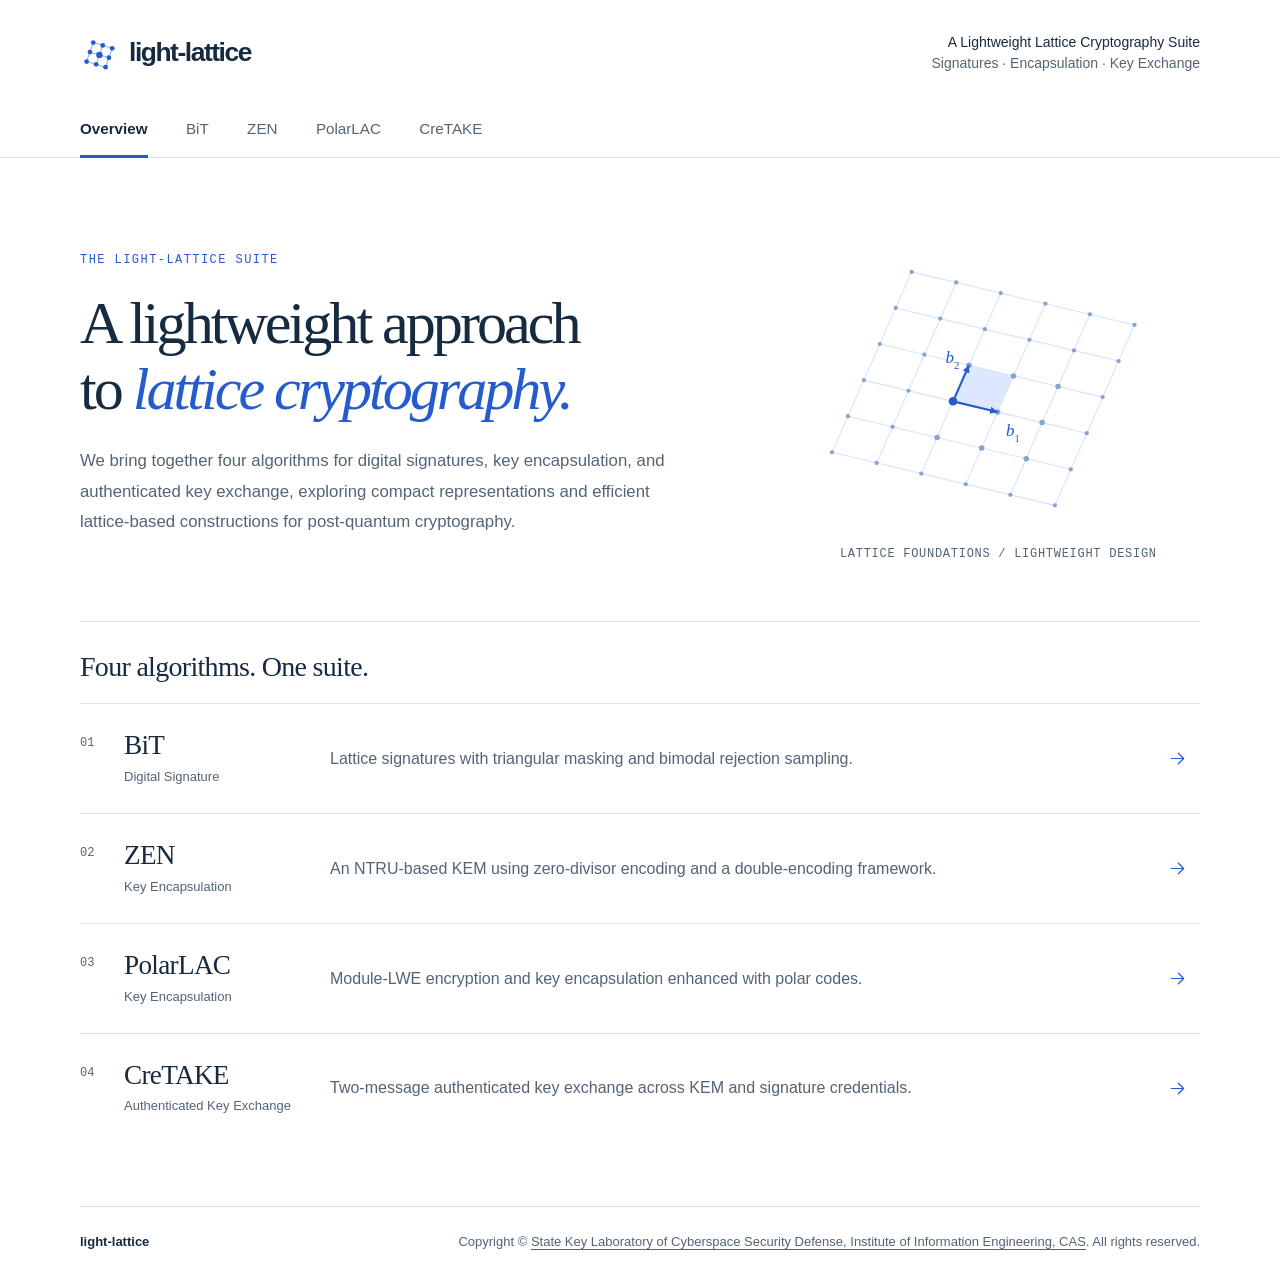
==== index.html @ 2688083d "publish light-lattice website" ====
<!doctype html>
<html lang="en">
<head>
  <meta charset="utf-8">
  <meta name="viewport" content="width=device-width, initial-scale=1">
  <title>light-lattice — Lightweight lattice cryptography</title>
  <meta name="description" content="A lightweight lattice cryptography suite for digital signatures, key encapsulation, and authenticated key exchange.">
  <meta name="theme-color" content="#162b40">
  <link rel="icon" type="image/svg+xml" href="data:image/svg+xml,%3Csvg%20xmlns%3D%22http%3A%2F%2Fwww.w3.org%2F2000%2Fsvg%22%20viewBox%3D%220%200%2040%2040%22%3E%3Crect%20width%3D%2240%22%20height%3D%2240%22%20rx%3D%226%22%20fill%3D%22%23162b40%22%2F%3E%3Cpath%20d%3D%22M10%2029%2016%209m4%2022%206-20M10%2029l20%206M13%2019l20%206M16%209l20%206%22%20stroke%3D%22%2383a5ec%22%20stroke-width%3D%221.5%22%2F%3E%3Cg%20fill%3D%22white%22%3E%3Ccircle%20cx%3D%2210%22%20cy%3D%2229%22%20r%3D%222.7%22%2F%3E%3Ccircle%20cx%3D%2216%22%20cy%3D%229%22%20r%3D%222.7%22%2F%3E%3Ccircle%20cx%3D%2220%22%20cy%3D%2232%22%20r%3D%222.7%22%2F%3E%3Ccircle%20cx%3D%2226%22%20cy%3D%2212%22%20r%3D%222.7%22%2F%3E%3Ccircle%20cx%3D%2223%22%20cy%3D%2222%22%20r%3D%223%22%2F%3E%3C%2Fg%3E%3C%2Fsvg%3E">
  <link rel="stylesheet" href="assets/style.css?v=ec67a3244045">
</head>
<body>
<a class="skip-link" href="#main">Skip to content</a>
<header class="masthead">
  <div class="container masthead-inner">
    <a class="brand" href="index.html" aria-label="light-lattice home"><svg viewBox="0 0 38 40" fill="none" aria-hidden="true"><path d="M7 29 14 9M17 32 24 12M27 35 34 15M7 29l20 6M10.5 19l20 6M14 9l20 6" stroke="#9aafd0" stroke-width="1.1"/><g fill="#245cce"><circle cx="7" cy="29" r="2.5"/><circle cx="14" cy="9" r="2.5"/><circle cx="24" cy="12" r="2.5"/><circle cx="34" cy="15" r="2.5"/><circle cx="17" cy="32" r="2.5"/><circle cx="27" cy="35" r="2.5"/><circle cx="10.5" cy="19" r="2.5"/><circle cx="20.5" cy="22" r="3.4"/><circle cx="30.5" cy="25" r="2.5"/></g></svg><span class="brand-name">light-lattice</span></a>
    <p class="masthead-note"><span>A Lightweight Lattice Cryptography Suite</span>Signatures · Encapsulation · Key Exchange</p>
  </div>
  <nav class="primary-nav" aria-label="Suite navigation"><ul class="container"><li><a href="index.html" aria-current="page">Overview</a></li><li><a href="bit/index.html">BiT</a></li><li><a href="zen/index.html">ZEN</a></li><li><a href="polarlac/index.html">PolarLAC</a></li><li><a href="cretake/index.html">CreTAKE</a></li></ul></nav>
</header>
<main id="main" class="container" tabindex="-1"><section class="home-hero" aria-labelledby="suite-title"><div><p class="eyebrow">The light-lattice suite</p><h1 id="suite-title">A lightweight approach<br>to <em>lattice cryptography.</em></h1><p class="intro">We bring together four algorithms for digital signatures, key encapsulation, and authenticated key exchange, exploring compact representations and efficient lattice-based constructions for post-quantum cryptography.</p></div><figure class="lattice-figure" aria-label="An abstract two-dimensional lattice">
<svg viewBox="0 0 380 304" role="img" aria-labelledby="lattice-title">
<title id="lattice-title">Lattice points with two basis vectors, vector b one and vector b two</title>
<defs><marker id="basis-arrow" viewBox="0 0 8 8" refX="8" refY="4" markerWidth="7" markerHeight="7" markerUnits="userSpaceOnUse" orient="auto"><path d="M0 0L8 4L0 8Z" fill="#245cce"/></marker></defs>
<polygon class="basis-cell" points="147,169 189,179 204,145 162,135" fill="#dce8ff" stroke="none"/>
<g stroke="#d7e3f7" stroke-width="1"><path d="M33 217L108 47"/><path d="M75 227L150 57"/><path d="M117 237L192 67"/><path d="M159 247L234 77"/><path d="M201 257L276 87"/><path d="M243 267L318 97"/><path d="M33 217L243 267"/><path d="M48 183L258 233"/><path d="M63 149L273 199"/><path d="M78 115L288 165"/><path d="M93 81L303 131"/><path d="M108 47L318 97"/></g>
<g fill="#86a3d8"><circle cx="33" cy="217" r="2"/><circle cx="48" cy="183" r="2"/><circle cx="63" cy="149" r="2"/><circle cx="78" cy="115" r="2"/><circle cx="93" cy="81" r="2"/><circle cx="108" cy="47" r="2"/><circle cx="75" cy="227" r="2"/><circle cx="90" cy="193" r="2"/><circle cx="105" cy="159" r="2"/><circle cx="120" cy="125" r="2"/><circle cx="135" cy="91" r="2"/><circle cx="150" cy="57" r="2"/><circle cx="117" cy="237" r="2"/><circle cx="132" cy="203" r="2.6"/><circle cx="147" cy="169" r="2.6"/><circle cx="162" cy="135" r="2.6"/><circle cx="177" cy="101" r="2"/><circle cx="192" cy="67" r="2"/><circle cx="159" cy="247" r="2"/><circle cx="174" cy="213" r="2.6"/><circle cx="189" cy="179" r="2.6"/><circle cx="204" cy="145" r="2.6"/><circle cx="219" cy="111" r="2"/><circle cx="234" cy="77" r="2"/><circle cx="201" cy="257" r="2"/><circle cx="216" cy="223" r="2.6"/><circle cx="231" cy="189" r="2.6"/><circle cx="246" cy="155" r="2.6"/><circle cx="261" cy="121" r="2"/><circle cx="276" cy="87" r="2"/><circle cx="243" cy="267" r="2"/><circle cx="258" cy="233" r="2"/><circle cx="273" cy="199" r="2"/><circle cx="288" cy="165" r="2"/><circle cx="303" cy="131" r="2"/><circle cx="318" cy="97" r="2"/></g>
<g class="basis-vectors" fill="none" stroke="#245cce" stroke-width="2" marker-end="url(#basis-arrow)"><path d="M147 169L189 179"/><path d="M147 169L162 135"/></g>
<circle cx="147" cy="169" r="4" fill="#245cce"/>
<g class="basis-label" aria-label="b 1">
<text x="197" y="202" fill="#245cce" font-family="Georgia,serif" font-size="16" font-style="italic">b<tspan baseline-shift="sub" font-size="10" font-style="normal">1</tspan></text>
</g>
<g class="basis-label" aria-label="b 2">
<text x="140" y="133" fill="#245cce" font-family="Georgia,serif" font-size="16" font-style="italic">b<tspan baseline-shift="sub" font-size="10" font-style="normal">2</tspan></text>
</g>
</svg><figcaption class="lattice-caption">LATTICE FOUNDATIONS / LIGHTWEIGHT DESIGN</figcaption></figure></section>
<section aria-labelledby="algorithms-title"><div class="section-heading"><h2 id="algorithms-title">Four algorithms. One suite.</h2></div><ol class="algorithm-list"><li><a class="algorithm-row" href="bit/index.html"><span class="row-index">01</span><span class="row-title"><span class="row-name">BiT</span><span class="row-type">Digital Signature</span></span><span class="row-summary">Lattice signatures with triangular masking and bimodal rejection sampling.</span><svg class="arrow-icon" viewBox="0 0 24 24" fill="none" aria-hidden="true"><path d="M5 12h14m-6-6 6 6-6 6" stroke="currentColor" stroke-width="1.4" stroke-linecap="round" stroke-linejoin="round"/></svg></a></li><li><a class="algorithm-row" href="zen/index.html"><span class="row-index">02</span><span class="row-title"><span class="row-name">ZEN</span><span class="row-type">Key Encapsulation</span></span><span class="row-summary">An NTRU-based KEM using zero-divisor encoding and a double-encoding framework.</span><svg class="arrow-icon" viewBox="0 0 24 24" fill="none" aria-hidden="true"><path d="M5 12h14m-6-6 6 6-6 6" stroke="currentColor" stroke-width="1.4" stroke-linecap="round" stroke-linejoin="round"/></svg></a></li><li><a class="algorithm-row" href="polarlac/index.html"><span class="row-index">03</span><span class="row-title"><span class="row-name">PolarLAC</span><span class="row-type">Key Encapsulation</span></span><span class="row-summary">Module-LWE encryption and key encapsulation enhanced with polar codes.</span><svg class="arrow-icon" viewBox="0 0 24 24" fill="none" aria-hidden="true"><path d="M5 12h14m-6-6 6 6-6 6" stroke="currentColor" stroke-width="1.4" stroke-linecap="round" stroke-linejoin="round"/></svg></a></li><li><a class="algorithm-row" href="cretake/index.html"><span class="row-index">04</span><span class="row-title"><span class="row-name">CreTAKE</span><span class="row-type">Authenticated Key Exchange</span></span><span class="row-summary">Two-message authenticated key exchange across KEM and signature credentials.</span><svg class="arrow-icon" viewBox="0 0 24 24" fill="none" aria-hidden="true"><path d="M5 12h14m-6-6 6 6-6 6" stroke="currentColor" stroke-width="1.4" stroke-linecap="round" stroke-linejoin="round"/></svg></a></li></ol></section></main>
<footer class="container footer"><a class="footer-brand" href="index.html">light-lattice</a><div class="footer-info"><p class="copyright">Copyright © <a href="https://sklois.cn/">State Key Laboratory of Cyberspace Security Defense, Institute of Information Engineering, CAS</a>. All rights reserved.</p></div></footer>
</body>
</html>
---- assets/style.css ----
/* light-lattice — shared theme. No external fonts or runtime dependencies. */
:root {
  color-scheme: light;
  --ink: #162b40;
  --muted: #536476;
  --blue: #245cce;
  --blue-dark: #1949a7;
  --line: #dbe3ed;
  --paper: #ffffff;
  --wash: #f4f7fc;
  --sans: -apple-system, BlinkMacSystemFont, "Segoe UI", Helvetica, Arial, sans-serif;
  --serif: Georgia, "Times New Roman", serif;
  --mono: "SFMono-Regular", Consolas, "Liberation Mono", monospace;
}
* { box-sizing: border-box; }
html { background: var(--paper); }
body { margin: 0; color: var(--ink); font: 1rem/1.7 var(--sans); -webkit-font-smoothing: antialiased; }
::selection { background: #dce8ff; }
a { color: var(--blue); text-underline-offset: .22em; }
a:hover { color: var(--blue-dark); }
a:focus-visible { outline: 3px solid var(--blue); outline-offset: 5px; border-radius: 2px; }
svg { display: block; max-width: 100%; }
p { margin: 0 0 1.15rem; }
h1, h2, h3 { color: var(--ink); line-height: 1.2; font-weight: 500; margin: 0; overflow-wrap: anywhere; }
h1, h2 { font-family: var(--serif); }
h2 { font-size: 1.9rem; letter-spacing: -.025em; }
h3 { font-size: 1.02rem; font-weight: 600; }
.container { width: min(1120px, calc(100% - 96px)); margin-inline: auto; }
.skip-link { position: fixed; top: -100px; left: 1rem; z-index: 10; padding: .5rem 1rem; background: var(--ink); color: white; }
.skip-link:focus { top: 1rem; }
.masthead-inner { display: flex; align-items: center; justify-content: space-between; gap: 2rem; padding-block: 32px 28px; }
.brand { display: inline-flex; align-items: center; gap: 13px; color: var(--ink); text-decoration: none; }
.brand svg { width: 36px; height: 38px; flex: 0 0 auto; }
.brand-name { font-size: 1.65rem; font-weight: 600; letter-spacing: -.055em; line-height: 1.2; overflow-wrap: anywhere; }
.masthead-note { text-align: right; color: var(--muted); font-size: .875rem; line-height: 1.5; margin: 0; }
.masthead-note span { display: block; color: var(--ink); }
.primary-nav { border-bottom: 1px solid var(--line); background: var(--paper); }
.primary-nav ul { display: flex; flex-wrap: wrap; gap: 0 2.4rem; padding: 0; margin: 0 auto; list-style: none; }
.primary-nav a { position: relative; display: block; padding: 14px 0 15px; color: var(--muted); text-decoration: none; font-size: .95rem; white-space: nowrap; }
.primary-nav a:hover { color: var(--blue); }
.primary-nav a[aria-current] { color: var(--ink); font-weight: 600; }
.primary-nav a[aria-current]::after { position: absolute; bottom: -1px; left: 0; right: 0; content: ""; height: 3px; background: var(--blue); }
.eyebrow { font-family: var(--mono); font-size: .75rem; font-weight: 500; letter-spacing: .12em; text-transform: uppercase; color: var(--blue); }
.home-hero { display: grid; grid-template-columns: 1.65fr 1fr; align-items: center; gap: 3.2rem; padding-block: 64px 56px; }
.home-hero h1 { font-size: clamp(2.75rem, 4.7vw, 4rem); letter-spacing: -.05em; line-height: 1.1; margin: 20px 0 24px; }
.home-hero h1 em { font-weight: 400; color: var(--blue); }
.home-hero .intro { color: var(--muted); max-width: 600px; font-size: 1.05rem; line-height: 1.8; margin: 0; }
.lattice-figure { margin: 0; padding: 0; color: var(--blue); }
.lattice-figure svg { width: 100%; height: auto; }
.lattice-caption { font-family: var(--mono); font-size: .75rem; letter-spacing: .06em; color: var(--muted); text-align: center; }
.section-heading { border-top: 1px solid var(--line); display: flex; align-items: baseline; justify-content: space-between; gap: 1rem; padding-block: 28px 20px; }
.section-heading h2 { font-size: 1.75rem; }
.algorithm-list { list-style: none; padding: 0; margin: 0; }
.algorithm-row { display: grid; grid-template-columns: 28px 190px minmax(0, 1fr) 24px; gap: 16px; align-items: center; padding: 25px 12px 25px 0; border-top: 1px solid var(--line); text-decoration: none; color: var(--ink); transition: background .15s ease; }
.algorithm-row:hover { background: var(--wash); color: var(--ink); }
.row-index { color: var(--muted); font: .75rem var(--mono); align-self: start; padding-top: 7px; }
.row-name { display: block; font-family: var(--serif); font-size: 1.7rem; letter-spacing: -.025em; line-height: 1.2; }
.row-type { display: block; font-size: .8125rem; color: var(--muted); margin-top: 4px; }
.row-summary { color: var(--muted); font-size: 1rem; line-height: 1.7; }
.arrow-icon { width: 21px; height: 21px; flex: 0 0 auto; }
.algorithm-row .arrow-icon { justify-self: end; color: var(--blue); }
.page-top { padding-block: 43px 28px; }
.page-top .eyebrow { display: flex; align-items: center; gap: 14px; }
.page-top .eyebrow::before { content: ""; width: 22px; height: 1px; background: var(--blue); }
.page-top h1 { font-size: clamp(3.25rem, 6vw, 4.5rem); letter-spacing: -.055em; margin: 14px 0 10px; }
.page-subtitle { color: var(--muted); margin: 0; font-size: 1.05rem; }
.name-accent { color: var(--blue); font-weight: 600; }
.secondary-nav { display: flex; flex-wrap: wrap; gap: 0 2rem; border-bottom: 1px solid var(--line); margin-bottom: 43px; }
.secondary-nav a { display: inline-block; position: relative; padding: 12px 0 14px; font-size: .9rem; color: var(--muted); text-decoration: none; }
.secondary-nav a[aria-current] { font-weight: 600; color: var(--blue); }
.secondary-nav a[aria-current]::after { position: absolute; content: ""; background: var(--blue); height: 2px; left: 0; right: 0; bottom: -1px; }
.content-grid { display: grid; grid-template-columns: minmax(0, 1fr) 284px; gap: 75px; align-items: start; }
.content-grid h2 { margin-bottom: 22px; }
.lead { font-size: 1.13rem; line-height: 1.85; color: var(--ink); }
.body-copy { color: var(--muted); line-height: 1.85; }
.features { padding: 0; margin: 34px 0 0; list-style: none; }
.feature { display: grid; grid-template-columns: 24px 1fr; gap: 16px; margin-top: 25px; }
.feature-number { font-family: var(--mono); color: var(--blue); font-size: .75rem; padding-top: 2px; }
.feature p { color: var(--muted); margin: 7px 0 0; font-size: 1rem; }
.facts { background: var(--wash); border-top: 2px solid var(--ink); padding: 23px 24px 25px; }
.facts h2 { font-family: var(--sans); font-size: .85rem; font-weight: 600; letter-spacing: .02em; margin-bottom: 21px; }
.facts dl { margin: 0; }
.facts dt { color: var(--muted); font-size: .8125rem; margin: 19px 0 3px; }
.facts dd { margin: 0; font-size: .9375rem; line-height: 1.55; overflow-wrap: anywhere; }
.fact-phrase { display: inline-block; white-space: nowrap; overflow-wrap: normal; }
.facts dt:first-child { margin-top: 0; }
.actions { display: flex; flex-wrap: wrap; align-items: center; gap: 16px 23px; margin-top: 31px; }
.button { display: inline-flex; justify-content: center; align-items: center; gap: 15px; min-height: 45px; padding: 10px 18px; border: 1px solid var(--blue); background: var(--blue); color: #fff; font-size: .9rem; font-weight: 500; text-decoration: none; border-radius: 3px; }
.button:hover { background: var(--blue-dark); color: #fff; border-color: var(--blue-dark); }
.button .arrow-icon { width: 17px; height: 17px; }
.text-link { display: inline-flex; align-items: center; gap: 9px; font-size: .9rem; text-decoration: none; }
.text-link:hover { text-decoration: underline; }
.document { border: 1px solid var(--line); padding: 24px; display: flex; align-items: flex-start; gap: 20px; margin-top: 26px; }
.document-icon { width: 37px; height: 46px; flex: 0 0 auto; color: var(--blue); margin-top: 4px; }
.document h3 { font-size: 1.05rem; }
.document p { color: var(--muted); font-size: .875rem; margin: 6px 0 0; overflow-wrap: anywhere; }
.document .actions { margin-top: 20px; gap: 13px 21px; }
/* Specification history and implementation downloads. */
.history { margin-top: 36px; }
.history h3 { margin-bottom: 17px; }
.history-table { width: 100%; border-collapse: collapse; text-align: left; font-size: .9rem; }
.history-table th { font-size: .875rem; color: var(--muted); font-weight: 500; }
.history-table th, .history-table td { padding: 15px 13px; border-top: 1px solid var(--line); vertical-align: top; }
.history-table th:first-child, .history-table td:first-child { padding-left: 0; }
.history-table th:last-child, .history-table td:last-child { padding-right: 0; }
.history-table td:first-child { white-space: nowrap; }
.history-table td { color: var(--muted); overflow-wrap: anywhere; }
.version-link { text-decoration: underline; text-decoration-thickness: 1px; text-underline-offset: .2em; }
.document > div { min-width: 0; }
.footer { border-top: 1px solid var(--line); margin-top: 64px; padding-block: 24px 30px; display: grid; grid-template-columns: auto minmax(0, 1fr); align-items: start; gap: 28px; color: var(--muted); font-size: .8125rem; }
.footer-brand { color: var(--ink); text-decoration: none; font-weight: 600; }
.footer-info { text-align: right; }
.footer p { margin: 0; }
.footer .copyright { line-height: 1.7; }
.copyright a { color: var(--muted); font-weight: 400; text-decoration: underline; }
.copyright a:hover { color: var(--blue); }
@media (min-width: 1000px) {
  .row-type, .row-summary { white-space: nowrap; }
  .row-summary { font-size: clamp(.875rem, 1.4vw, 1rem); }
}
@media (max-width: 900px) {
  .container { width: calc(100% - 56px); }
  .home-hero { gap: 20px; grid-template-columns: 1.6fr 1fr; }
  .content-grid { gap: 32px; grid-template-columns: minmax(0, 1fr) 244px; }
  .facts { padding-inline: 20px; }
  .facts dd { font-size: .875rem; }
  .algorithm-row { grid-template-columns: 28px 130px 1fr 24px; gap: 17px; }
}
@media (max-width: 680px) {
  .container { width: calc(100% - 36px); }
  .masthead-inner { padding-block: 24px 18px; gap: 10px; }
  .brand-name { font-size: 1.5rem; }
  .brand svg { width: 30px; height: 34px; }
  .masthead-note { display: none; }
  .primary-nav ul { gap: 0; justify-content: space-between; }
  .primary-nav a { font-size: .875rem; padding-block: 14px; }
  .home-hero { grid-template-columns: 1fr; padding-block: 42px 36px; gap: 15px; }
  .home-hero h1 { font-size: clamp(2.6rem, 10vw, 3.6rem); max-width: 540px; }
  .home-hero .intro { font-size: 1rem; }
  .lattice-figure { max-width: 300px; width: 70%; justify-self: center; margin-top: 8px; }
  .lattice-figure svg { max-height: 200px; }
  .section-heading { align-items: flex-start; padding-top: 25px; }
  .section-heading h2 { font-size: 1.5rem; }
  .algorithm-row { grid-template-columns: 24px 1fr 24px; gap: 10px 13px; padding: 21px 3px 22px 0; }
  .row-title { grid-column: 2; }
  .row-name { font-size: 1.6rem; }
  .row-summary { grid-column: 2; grid-row: 2; font-size: .9375rem; }
  .algorithm-row .arrow-icon { grid-column: 3; grid-row: 1; }
  .page-top { padding-top: 34px; padding-bottom: 19px; }
  .page-top h1 { font-size: 3.2rem; }
  .page-subtitle { font-size: .9375rem; }
  .secondary-nav { gap: 1.75rem; margin-bottom: 31px; }
  .content-grid { grid-template-columns: 1fr; gap: 34px; }
  .content-grid h2 { font-size: 1.8rem; margin-bottom: 18px; }
  .lead { font-size: 1.0625rem; }
  .facts h2 { font-size: .875rem; }
  .facts dl { display: grid; grid-template-columns: 90px 1fr; gap: 15px 22px; }
  .facts dt { margin: 0; }
  .facts dd { font-size: .875rem; }
  .document { padding: 21px 17px; gap: 14px; }
  .document-icon { width: 28px; height: 36px; }
  .document .actions { gap: 15px; }
  .history-table { font-size: .875rem; }
  .history-table th, .history-table td { padding: 12px 6px; }
  .history-table th:first-child, .history-table td:first-child { padding-left: 0; }
  .history-table th:last-child, .history-table td:last-child { padding-right: 0; }
  .footer { margin-top: 43px; grid-template-columns: 1fr; gap: 8px; }
  .footer-info { text-align: left; }
}
@media (max-width: 420px) {
  .facts dl { display: block; }
  .facts dt { margin: 19px 0 3px; }
}
@media (max-width: 359px) {
  .container { width: calc(100% - 28px); }
  .primary-nav a { font-size: .8125rem; }
  .secondary-nav { gap: 1.4rem; }
}
@media (prefers-reduced-motion: reduce) { * { transition: none !important; scroll-behavior: auto !important; } }
@media print {
  .container { width: 100%; }
  .primary-nav, .secondary-nav, .skip-link { display: none; }
  .masthead-inner { padding-block: 12px; }
  .home-hero { padding-block: 24px; }
  .content-grid { grid-template-columns: 1fr; }
  .content-grid aside { display: none; }
  .footer { margin-top: 24px; }
  a { color: var(--ink); }
  .feature, .algorithm-row, .history-table tr { break-inside: avoid; }
}
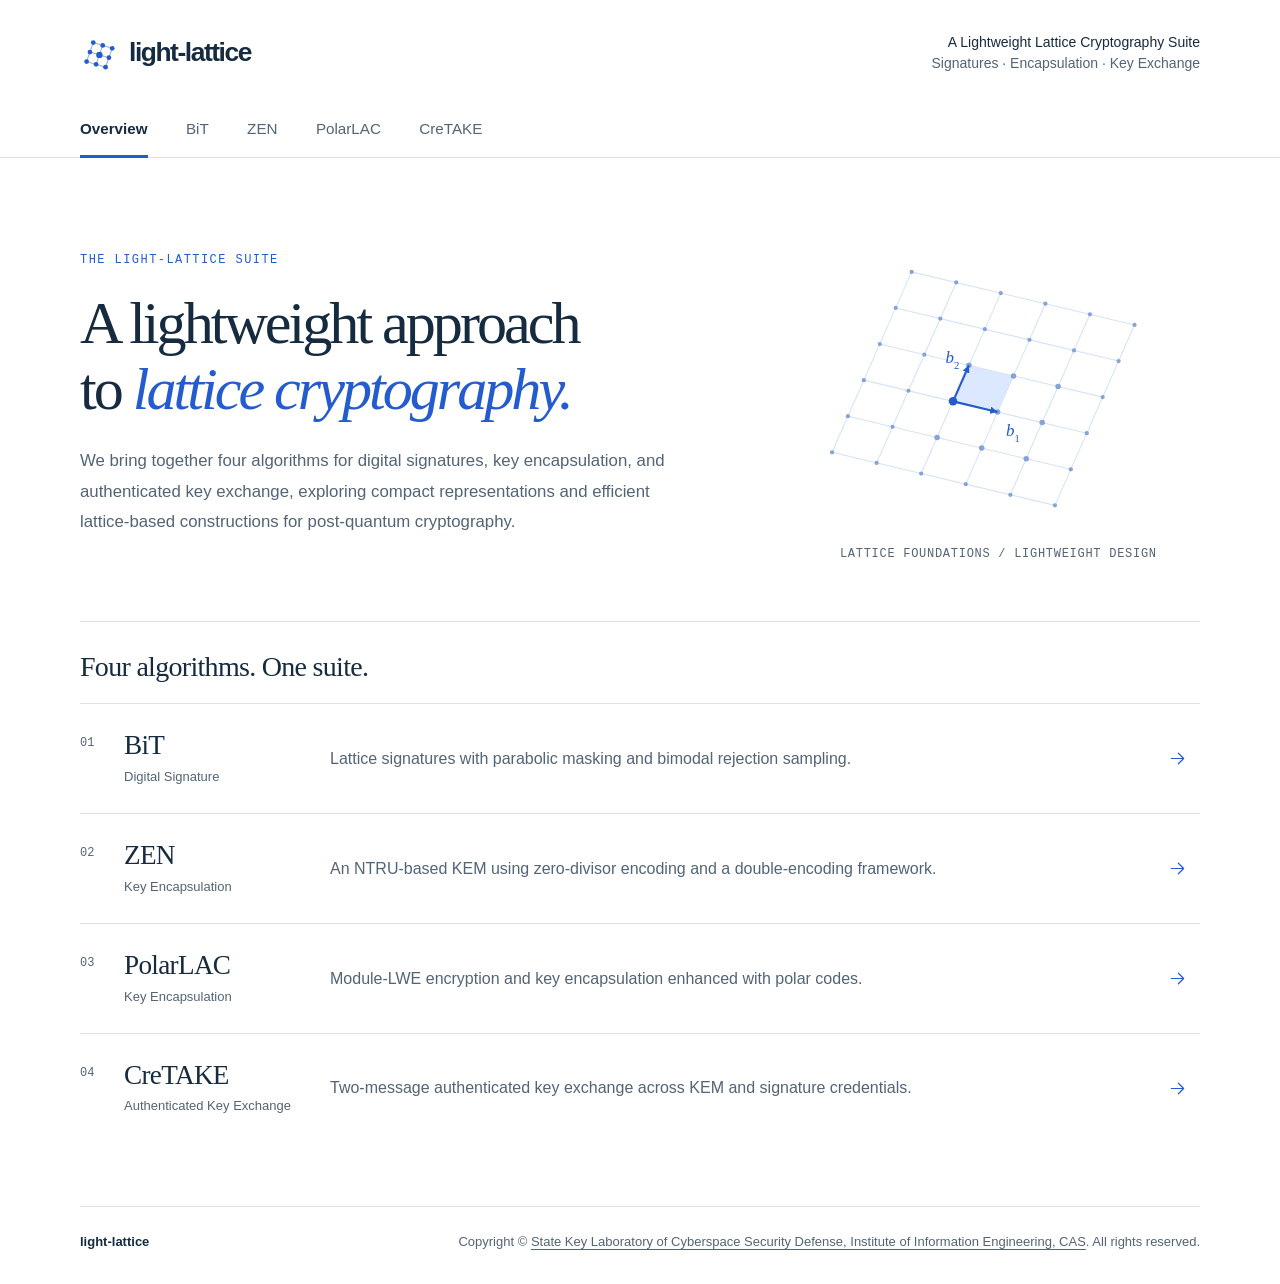
==== commit c8788907: "update BiT algorithm" ====
--- a/index.html
+++ b/index.html
@@ -34,7 +34,7 @@
 <text x="140" y="133" fill="#245cce" font-family="Georgia,serif" font-size="16" font-style="italic">b<tspan baseline-shift="sub" font-size="10" font-style="normal">2</tspan></text>
 </g>
 </svg><figcaption class="lattice-caption">LATTICE FOUNDATIONS / LIGHTWEIGHT DESIGN</figcaption></figure></section>
-<section aria-labelledby="algorithms-title"><div class="section-heading"><h2 id="algorithms-title">Four algorithms. One suite.</h2></div><ol class="algorithm-list"><li><a class="algorithm-row" href="bit/index.html"><span class="row-index">01</span><span class="row-title"><span class="row-name">BiT</span><span class="row-type">Digital Signature</span></span><span class="row-summary">Lattice signatures with triangular masking and bimodal rejection sampling.</span><svg class="arrow-icon" viewBox="0 0 24 24" fill="none" aria-hidden="true"><path d="M5 12h14m-6-6 6 6-6 6" stroke="currentColor" stroke-width="1.4" stroke-linecap="round" stroke-linejoin="round"/></svg></a></li><li><a class="algorithm-row" href="zen/index.html"><span class="row-index">02</span><span class="row-title"><span class="row-name">ZEN</span><span class="row-type">Key Encapsulation</span></span><span class="row-summary">An NTRU-based KEM using zero-divisor encoding and a double-encoding framework.</span><svg class="arrow-icon" viewBox="0 0 24 24" fill="none" aria-hidden="true"><path d="M5 12h14m-6-6 6 6-6 6" stroke="currentColor" stroke-width="1.4" stroke-linecap="round" stroke-linejoin="round"/></svg></a></li><li><a class="algorithm-row" href="polarlac/index.html"><span class="row-index">03</span><span class="row-title"><span class="row-name">PolarLAC</span><span class="row-type">Key Encapsulation</span></span><span class="row-summary">Module-LWE encryption and key encapsulation enhanced with polar codes.</span><svg class="arrow-icon" viewBox="0 0 24 24" fill="none" aria-hidden="true"><path d="M5 12h14m-6-6 6 6-6 6" stroke="currentColor" stroke-width="1.4" stroke-linecap="round" stroke-linejoin="round"/></svg></a></li><li><a class="algorithm-row" href="cretake/index.html"><span class="row-index">04</span><span class="row-title"><span class="row-name">CreTAKE</span><span class="row-type">Authenticated Key Exchange</span></span><span class="row-summary">Two-message authenticated key exchange across KEM and signature credentials.</span><svg class="arrow-icon" viewBox="0 0 24 24" fill="none" aria-hidden="true"><path d="M5 12h14m-6-6 6 6-6 6" stroke="currentColor" stroke-width="1.4" stroke-linecap="round" stroke-linejoin="round"/></svg></a></li></ol></section></main>
+<section aria-labelledby="algorithms-title"><div class="section-heading"><h2 id="algorithms-title">Four algorithms. One suite.</h2></div><ol class="algorithm-list"><li><a class="algorithm-row" href="bit/index.html"><span class="row-index">01</span><span class="row-title"><span class="row-name">BiT</span><span class="row-type">Digital Signature</span></span><span class="row-summary">Lattice signatures with parabolic masking and bimodal rejection sampling.</span><svg class="arrow-icon" viewBox="0 0 24 24" fill="none" aria-hidden="true"><path d="M5 12h14m-6-6 6 6-6 6" stroke="currentColor" stroke-width="1.4" stroke-linecap="round" stroke-linejoin="round"/></svg></a></li><li><a class="algorithm-row" href="zen/index.html"><span class="row-index">02</span><span class="row-title"><span class="row-name">ZEN</span><span class="row-type">Key Encapsulation</span></span><span class="row-summary">An NTRU-based KEM using zero-divisor encoding and a double-encoding framework.</span><svg class="arrow-icon" viewBox="0 0 24 24" fill="none" aria-hidden="true"><path d="M5 12h14m-6-6 6 6-6 6" stroke="currentColor" stroke-width="1.4" stroke-linecap="round" stroke-linejoin="round"/></svg></a></li><li><a class="algorithm-row" href="polarlac/index.html"><span class="row-index">03</span><span class="row-title"><span class="row-name">PolarLAC</span><span class="row-type">Key Encapsulation</span></span><span class="row-summary">Module-LWE encryption and key encapsulation enhanced with polar codes.</span><svg class="arrow-icon" viewBox="0 0 24 24" fill="none" aria-hidden="true"><path d="M5 12h14m-6-6 6 6-6 6" stroke="currentColor" stroke-width="1.4" stroke-linecap="round" stroke-linejoin="round"/></svg></a></li><li><a class="algorithm-row" href="cretake/index.html"><span class="row-index">04</span><span class="row-title"><span class="row-name">CreTAKE</span><span class="row-type">Authenticated Key Exchange</span></span><span class="row-summary">Two-message authenticated key exchange across KEM and signature credentials.</span><svg class="arrow-icon" viewBox="0 0 24 24" fill="none" aria-hidden="true"><path d="M5 12h14m-6-6 6 6-6 6" stroke="currentColor" stroke-width="1.4" stroke-linecap="round" stroke-linejoin="round"/></svg></a></li></ol></section></main>
 <footer class="container footer"><a class="footer-brand" href="index.html">light-lattice</a><div class="footer-info"><p class="copyright">Copyright © <a href="https://sklois.cn/">State Key Laboratory of Cyberspace Security Defense, Institute of Information Engineering, CAS</a>. All rights reserved.</p></div></footer>
 </body>
 </html>
